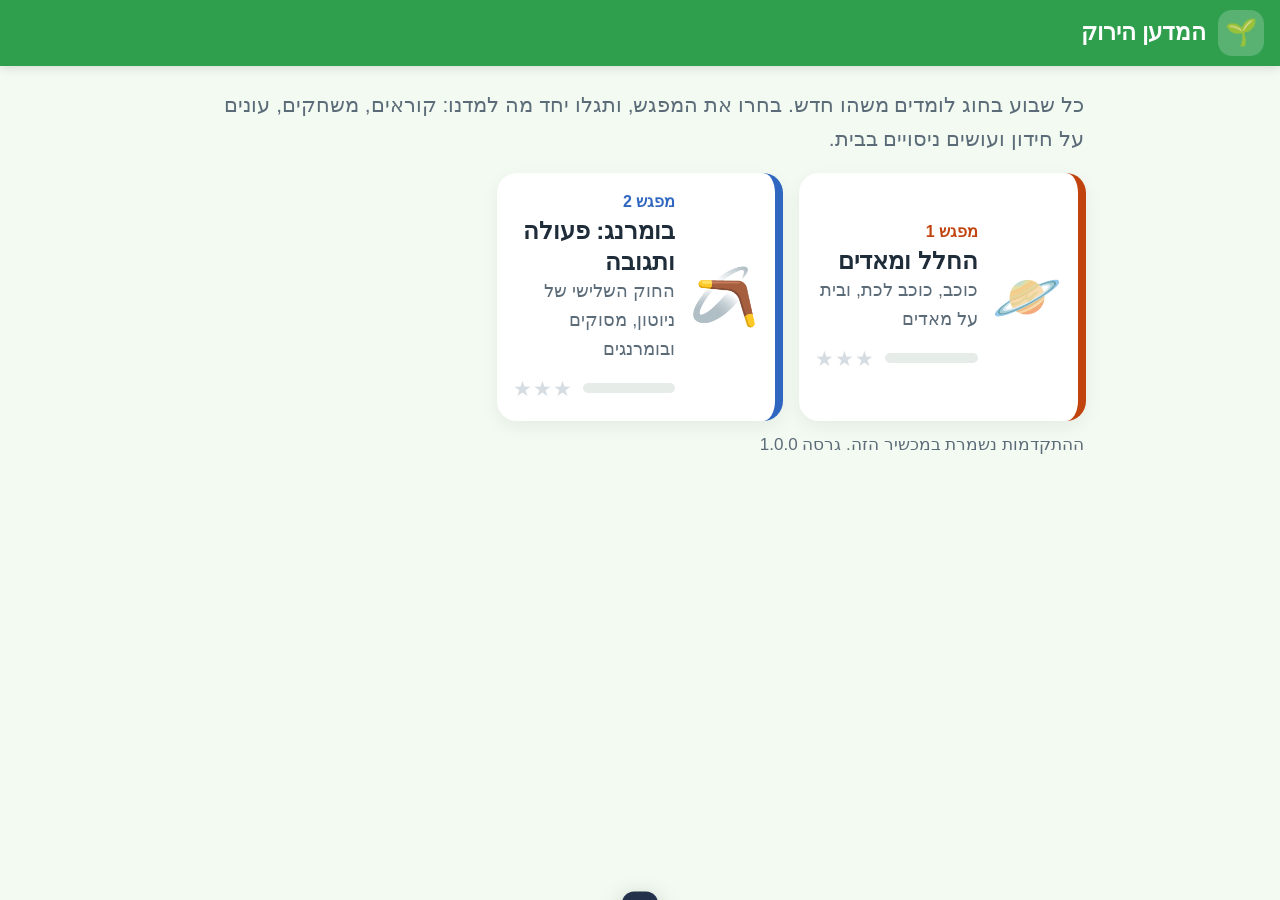
==== green-scientist/index.html @ c2d060dd "Add second lab: Green Scientist (המדען הירוק) with modules for classes 1 and 2 Hebrew RTL app for pa" ====
<!DOCTYPE html>
<html lang="he" dir="rtl">
<head>
  <meta charset="utf-8">
  <meta name="viewport" content="width=device-width, initial-scale=1, viewport-fit=cover">
  <title>המדען הירוק</title>
  <meta name="theme-color" content="#2f9e4d">
  <meta name="apple-mobile-web-app-capable" content="yes">
  <meta name="mobile-web-app-capable" content="yes">
  <meta name="apple-mobile-web-app-status-bar-style" content="default">
  <meta name="apple-mobile-web-app-title" content="המדען הירוק">
  <link rel="manifest" href="manifest.webmanifest">
  <link rel="apple-touch-icon" href="icons/apple-touch-icon.png">
  <link rel="icon" href="icons/icon-192.png">
  <link rel="stylesheet" href="style.css">
</head>
<body>
  <div id="app"></div>
  <div id="toast" class="toast" role="status" aria-live="polite"></div>
  <div id="fx" class="fx" aria-hidden="true"></div>

  <script src="engine.js"></script>
  <script src="sims.js"></script>
  <!-- One file per class. To add a class: add modules/NN-name.js here and in sw.js. -->
  <script src="modules/01-space-mars.js"></script>
  <script src="modules/02-newton-boomerang.js"></script>
</body>
</html>
---- green-scientist/style.css ----
/* Green Scientist — Hebrew, right-to-left. Fits phones (portrait/landscape) and iPad mini. */
:root {
  --accent: #2f9e4d;
  --bg: #f3faf2;
  --ink: #1f2d3a;
  --muted: #5b6b78;
  --card: #ffffff;
  --line: #dfe8e3;
  --good: #2f9e4d;
  --bad: #d6453d;
  --gold: #ffcb2e;
  --radius: 20px;
  --safe-t: env(safe-area-inset-top, 0px);
  --safe-b: env(safe-area-inset-bottom, 0px);
}
* { box-sizing: border-box; -webkit-tap-highlight-color: transparent; }
html { -webkit-text-size-adjust: 100%; }
body {
  margin: 0; background: var(--bg); color: var(--ink);
  font-family: -apple-system, "SF Pro Rounded", "Segoe UI", Arial, sans-serif;
  font-size: 18px; line-height: 1.6;
}
@media (min-width: 700px) { body { font-size: 20px; } }
button { font: inherit; color: inherit; cursor: pointer; touch-action: manipulation; }
a { color: inherit; }
.hidden { display: none !important; }

/* ---------- Top bar ---------- */
.top {
  position: sticky; top: 0; z-index: 20;
  display: flex; align-items: center; gap: 12px;
  padding: calc(10px + var(--safe-t)) 16px 10px;
  background: var(--accent); color: #fff;
  box-shadow: 0 2px 10px rgba(0,0,0,.12);
}
.top h1 { margin: 0; font-size: 1.15em; line-height: 1.3; overflow: hidden; text-overflow: ellipsis; white-space: nowrap; }
.top .back, .top .logo {
  flex: none; width: 46px; height: 46px; border-radius: 14px; display: flex; align-items: center; justify-content: center;
  background: rgba(255,255,255,.2); font-size: 26px; text-decoration: none; color: #fff;
}
.content { max-width: 920px; margin: 0 auto; padding: 18px 14px calc(40px + var(--safe-b)); }
.lead { font-size: 1.05em; color: var(--muted); margin: 4px 2px 18px; }
.hint { color: var(--muted); font-size: .85em; margin: 10px 2px; }

/* ---------- Buttons ---------- */
.btn {
  display: inline-flex; align-items: center; justify-content: center; gap: 6px;
  min-height: 48px; padding: 10px 18px; border-radius: 14px; border: 0;
  background: #e8efe9; font-weight: 700; text-decoration: none; text-align: center;
}
.btn.primary { background: var(--accent); color: #fff; }
.btn.ghost { background: #fff; box-shadow: inset 0 0 0 2px var(--line); }
.btn.done { background: #e1f6e5; color: var(--good); box-shadow: inset 0 0 0 2px #9fdcab; }
.btn.small { min-height: 38px; padding: 6px 12px; font-size: .9em; }
.btn.big { min-height: 58px; font-size: 1.15em; padding: 12px 28px; }
.btn:disabled { opacity: .4; }
.btn:active { transform: translateY(1px); opacity: .85; }

/* ---------- Home: modules ---------- */
.module-grid { display: grid; grid-template-columns: repeat(auto-fill, minmax(280px, 1fr)); gap: 16px; }
.module-card {
  display: flex; gap: 14px; align-items: center; padding: 16px; border-radius: var(--radius);
  background: var(--card); text-decoration: none; border-inline-start: 8px solid var(--c);
  box-shadow: 0 6px 18px rgba(0,0,0,.06);
}
.module-card:active { transform: scale(.99); }
.mc-emoji { font-size: 56px; line-height: 1; flex: none; }
.mc-body { flex: 1; min-width: 0; }
.mc-week { font-size: .8em; color: var(--c); font-weight: 800; }
.mc-title { font-size: 1.2em; font-weight: 800; line-height: 1.3; }
.mc-sub { color: var(--muted); font-size: .9em; }
.mc-progress { display: flex; align-items: center; gap: 10px; margin-top: 8px; }
.bar { flex: 1; height: 10px; border-radius: 5px; background: #e6ece8; overflow: hidden; }
.bar > span { display: block; height: 100%; background: var(--c, var(--accent)); border-radius: 5px; }
.stars { letter-spacing: 1px; color: #d6dde2; font-size: 1.05em; white-space: nowrap; }
.stars .on { color: var(--gold); }

/* ---------- Module page ---------- */
.hero { background: var(--card); border-radius: var(--radius); padding: 16px 18px; margin-bottom: 16px; box-shadow: 0 6px 18px rgba(0,0,0,.05); }
.hero-week { font-weight: 800; color: var(--accent); }
.hero-summary { margin: 6px 0 10px; }
.chips { display: flex; flex-wrap: wrap; gap: 8px; }
.chip { background: #eef5f0; border-radius: 999px; padding: 2px 12px; font-size: .85em; font-weight: 600; }
.term { color: var(--accent); }
.section-grid, .tile-grid { display: grid; grid-template-columns: repeat(auto-fill, minmax(200px, 1fr)); gap: 14px; }
@media (max-width: 460px) { .section-grid, .tile-grid { grid-template-columns: 1fr 1fr; gap: 10px; } }
.section-card, .tile {
  position: relative; display: flex; flex-direction: column; align-items: center; text-align: center; gap: 4px;
  padding: 18px 10px; border-radius: var(--radius); background: var(--card); text-decoration: none;
  box-shadow: 0 6px 18px rgba(0,0,0,.06); min-height: 150px; justify-content: center;
}
.section-card:active, .tile:active { transform: scale(.98); }
.section-card.done, .tile.done { box-shadow: inset 0 0 0 3px #9fdcab, 0 6px 18px rgba(0,0,0,.06); }
.sc-icon, .tile-emoji { font-size: 46px; line-height: 1.1; }
.sc-title, .tile-title { font-weight: 800; font-size: 1.05em; line-height: 1.3; }
.sc-sub, .tile-sub { color: var(--muted); font-size: .8em; }
.sc-check { position: absolute; top: 8px; inset-inline-end: 10px; color: var(--good); font-weight: 900; font-size: 1.2em; }

/* ---------- Cards ---------- */
.card { background: var(--card); border-radius: var(--radius); padding: 18px 20px; margin-bottom: 16px; box-shadow: 0 6px 18px rgba(0,0,0,.06); }
.card h2 { margin: 6px 0 8px; font-size: 1.35em; line-height: 1.3; }
.card p { margin: 8px 0; }
.card ul, .card ol { margin: 8px 0; padding-inline-start: 22px; }
.card li { margin: 6px 0; }
.pic { display: flex; justify-content: center; margin: 2px 0 8px; }
.pic.emoji { font-size: 84px; line-height: 1.1; }
.pic.emoji.small { font-size: 60px; }
.pic.art .art-svg { width: 100%; max-width: 440px; height: auto; display: block; }
.pic.art.small .art-svg { max-width: 280px; }
.pic.photo { flex-direction: column; align-items: center; margin: 0 0 10px; }
.pic.photo img { width: 100%; max-width: 560px; max-height: 340px; object-fit: cover; border-radius: 16px; background: #222; }
.pic.photo figcaption { font-size: .8em; color: var(--muted); margin-top: 6px; text-align: center; }
.credit { opacity: .8; }
.photo-fallback { font-size: 84px; line-height: 1.2; }
.facts { display: grid; grid-template-columns: max-content 1fr; gap: 6px 14px; margin: 8px 0; }
.facts dt { font-weight: 800; color: var(--accent); }
.facts dd { margin: 0; }
@media (max-width: 460px) { .facts { grid-template-columns: 1fr; gap: 0; } .facts dd { margin-bottom: 8px; } }
.ask { background: #f4f9ff; border-radius: 14px; padding: 12px 14px; margin-top: 12px; }
.ask-q { font-weight: 700; margin-bottom: 6px; }
.ask-answer { background: #e9f8ec; border-radius: 10px; padding: 8px 12px; margin-top: 6px; }
.link a { color: var(--accent); font-weight: 700; }

.pager { min-height: 200px; }
.pager-nav { display: flex; align-items: center; justify-content: space-between; gap: 10px; position: sticky; bottom: 0; padding: 10px 0 calc(6px + var(--safe-b)); background: linear-gradient(transparent, var(--bg) 30%); }
.dots { display: flex; flex-wrap: wrap; justify-content: center; gap: 6px; flex: 1; }
.dot { width: 12px; height: 12px; border-radius: 50%; border: 0; padding: 0; background: #cfd9d3; }
.dot.on { background: var(--accent); transform: scale(1.3); }

/* ---------- Games ---------- */
.game-head { display: flex; align-items: center; gap: 12px; }
.game-head h2 { margin: 0; font-size: 1.35em; }
.gh-emoji { font-size: 48px; }
.game-box { background: var(--card); border-radius: var(--radius); padding: 14px; box-shadow: 0 6px 18px rgba(0,0,0,.06); }
.how { color: var(--muted); margin: 0 0 10px; }
.after { background: #fff8e1; border-radius: var(--radius); padding: 14px 18px; margin-top: 16px; }
.after h3 { margin: 0 0 4px; }

.pool { display: flex; flex-wrap: wrap; gap: 10px; justify-content: center; min-height: 56px; margin-bottom: 14px; }
.chip-item {
  display: inline-flex; align-items: center; gap: 8px; min-height: 52px; padding: 8px 16px; border-radius: 16px;
  border: 0; background: #f1f5f3; font-weight: 700; box-shadow: 0 3px 0 #d5ddd8;
}
.chip-item.sel { background: var(--accent); color: #fff; box-shadow: 0 3px 0 rgba(0,0,0,.2); transform: translateY(-2px); }
.ci-e { font-size: 1.5em; line-height: 1; }
.bins { display: grid; grid-template-columns: repeat(var(--n), 1fr); gap: 10px; }
@media (max-width: 520px) { .bins { grid-template-columns: 1fr; } }
.bin {
  display: flex; flex-direction: column; align-items: stretch; gap: 8px; min-height: 140px; padding: 12px;
  border-radius: 18px; border: 3px dashed #b8cfc1; background: #f7fbf8; text-align: center;
}
.bin-label { font-weight: 800; font-size: 1.1em; }
.bin-items { display: flex; flex-wrap: wrap; gap: 6px; justify-content: center; }
.in-bin { background: #e1f6e5; border-radius: 10px; padding: 2px 10px; font-size: .9em; }
.slots { list-style: none; padding: 0; margin: 0; display: grid; grid-template-columns: repeat(auto-fill, minmax(150px, 1fr)); gap: 8px; }
.slot { display: flex; align-items: center; gap: 8px; min-height: 52px; padding: 6px 12px; border-radius: 14px; border: 2px dashed #c9d6cf; }
.slot.filled { border-style: solid; border-color: #9fdcab; background: #effaf1; font-weight: 700; }
.slot-n { width: 28px; height: 28px; border-radius: 50%; background: #e3ebe6; display: flex; align-items: center; justify-content: center; font-weight: 800; flex: none; }
.match { display: grid; grid-template-columns: 1fr 1fr; gap: 12px; }
.match-col { display: flex; flex-direction: column; gap: 10px; }
.match-item { min-height: 64px; padding: 10px 12px; border-radius: 14px; border: 0; background: #f1f5f3; text-align: start; font-weight: 600; box-shadow: 0 3px 0 #d5ddd8; }
.match-item.sel { background: var(--accent); color: #fff; }
.match-item.ok { box-shadow: none; opacity: .95; }
.match-item.c0 { background: #dff3ff; } .match-item.c1 { background: #ffe9d6; } .match-item.c2 { background: #e8e1ff; }
.match-item.c3 { background: #dcf7e3; } .match-item.c4 { background: #fff3c4; } .match-item.c5 { background: #ffdfe6; }
.shake { animation: shake .4s; }
@keyframes shake { 20%, 60% { transform: translateX(-8px); } 40%, 80% { transform: translateX(8px); } }

/* Simulations */
.sim-svg { width: 100%; height: auto; display: block; border-radius: 18px; max-height: 62vh; }
.sim-svg.square { max-width: 560px; margin: 0 auto; }
.sim-svg .tap { cursor: pointer; }
.sim-msg { background: #f4f9ff; border-radius: 14px; padding: 10px 14px; margin: 12px 0; min-height: 48px; }
.sim-msg.good { background: #e9f8ec; }
.sim-msg.bad { background: #fdecea; }
.sim-controls { display: flex; flex-wrap: wrap; gap: 10px; align-items: center; justify-content: center; }
.seg { display: inline-flex; flex-wrap: wrap; gap: 6px; background: #eef3f0; padding: 4px; border-radius: 14px; }
.seg-btn { border: 0; min-height: 44px; padding: 6px 12px; border-radius: 10px; background: transparent; font-weight: 700; }
.seg-btn.on { background: var(--accent); color: #fff; }
.choice-row { display: flex; flex-wrap: wrap; align-items: center; gap: 8px; width: 100%; justify-content: center; }
.stepper { display: inline-flex; align-items: center; gap: 8px; background: #f4f7f5; padding: 6px 10px; border-radius: 14px; }
.stepper .btn { min-height: 40px; min-width: 44px; padding: 4px 10px; }
.num { font-weight: 800; min-width: 70px; text-align: center; }
.jump-table { display: grid; grid-template-columns: repeat(3, 1fr); gap: 8px; text-align: center; }

/* ---------- Quiz ---------- */
.quiz-top { display: flex; justify-content: space-between; font-weight: 700; color: var(--muted); margin-bottom: 6px; }
.quiz-bar { height: 10px; border-radius: 5px; background: #e3ebe6; overflow: hidden; margin-bottom: 14px; }
.quiz-bar span { display: block; height: 100%; background: var(--accent); }
.quiz-card h2 { text-align: center; }
.options { display: grid; grid-template-columns: repeat(auto-fit, minmax(180px, 1fr)); gap: 10px; margin-top: 10px; }
.options.long { grid-template-columns: 1fr; }
.option { min-height: 60px; padding: 10px 14px; border-radius: 16px; border: 0; background: #f1f5f3; font-weight: 700; box-shadow: 0 3px 0 #d5ddd8; }
.option.right { background: #dff5e4; box-shadow: 0 0 0 3px var(--good); }
.option.wrong { background: #fde3e1; opacity: .6; animation: shake .4s; }
.why { background: #fff8e1; border-radius: 14px; padding: 10px 14px; margin-top: 12px; }
.quiz-next { display: flex; justify-content: flex-end; margin-top: 12px; }
.result { text-align: center; }
.result-emoji { font-size: 90px; line-height: 1.1; }
.big-stars .stars { font-size: 2.2em; }
.missed { text-align: start; background: #f8faf9; border-radius: 14px; padding: 8px 14px; margin: 12px 0; }
.row-btns { display: flex; flex-wrap: wrap; justify-content: center; gap: 10px; margin-top: 10px; }

/* ---------- Home experiments ---------- */
.activity { background: var(--card); border-radius: var(--radius); margin-bottom: 14px; box-shadow: 0 6px 18px rgba(0,0,0,.06); overflow: hidden; }
.activity.done { box-shadow: inset 0 0 0 3px #9fdcab, 0 6px 18px rgba(0,0,0,.06); }
.act-head { width: 100%; display: flex; align-items: center; gap: 12px; padding: 14px 16px; border: 0; background: none; text-align: start; }
.act-emoji { font-size: 40px; flex: none; }
.act-title { flex: 1; font-weight: 800; font-size: 1.1em; line-height: 1.3; display: flex; flex-direction: column; }
.act-title small { color: var(--muted); font-weight: 600; font-size: .75em; }
.act-arrow { font-size: 1.4em; transition: transform .2s; }
.act-head.open .act-arrow { transform: rotate(180deg); }
.act-body { padding: 0 18px 6px; }
.act-body h3 { font-size: 1em; margin: 14px 0 4px; }
.act-foot { padding: 6px 16px 14px; display: flex; justify-content: flex-end; }
.goal { font-weight: 700; }
.safety { background: #fff1e6; border-radius: 12px; padding: 8px 12px; }
.steps li { margin-bottom: 8px; }

/* ---------- Feedback ---------- */
.toast {
  position: fixed; left: 50%; bottom: calc(18px + var(--safe-b)); transform: translate(-50%, 140%);
  max-width: min(92vw, 640px); padding: 12px 18px; border-radius: 16px; background: #23324a; color: #fff;
  font-weight: 700; z-index: 60; transition: transform .25s; text-align: center; box-shadow: 0 8px 24px rgba(0,0,0,.25);
}
.toast.show { transform: translate(-50%, 0); }
.toast.good { background: var(--good); }
.toast.bad { background: #c2410c; }
.fx { position: fixed; inset: 0; pointer-events: none; z-index: 70; }
.confetti { position: fixed; top: -20px; width: 12px; height: 18px; border-radius: 3px; animation: fall linear forwards; }
@keyframes fall { to { transform: translateY(110vh) rotate(720deg); } }
@media (orientation: landscape) and (min-width: 700px) { .sim-svg { max-height: 50vh; } }
@media (orientation: landscape) and (max-height: 500px) { .sim-svg { max-height: 70vh; } }
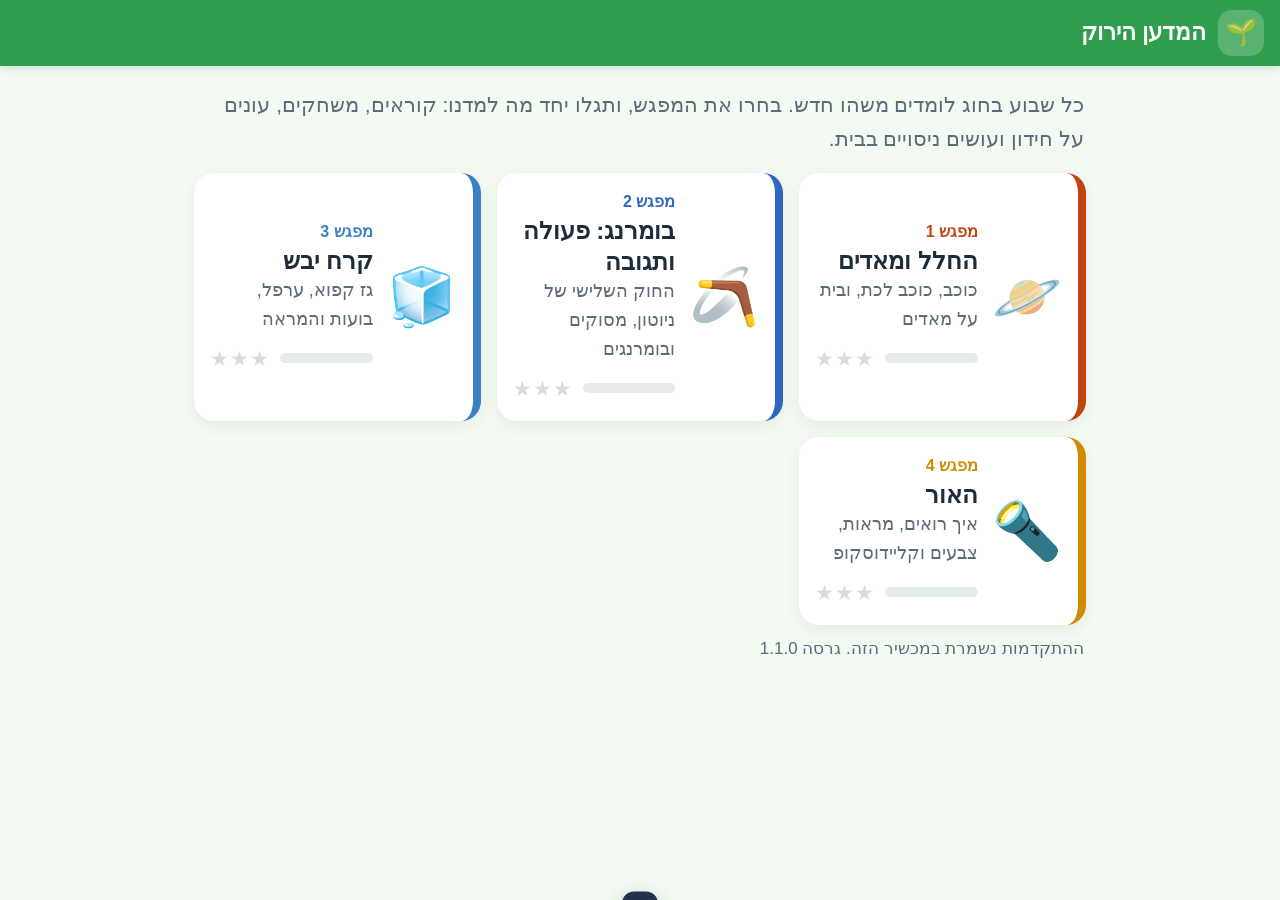
==== commit f373e40e: "Green Scientist 1.1.0: modules for class 3 (dry ice) and class 4 (light) New simulations: states of " ====
--- a/green-scientist/index.html
+++ b/green-scientist/index.html
@@ -21,8 +21,11 @@
 
   <script src="engine.js"></script>
   <script src="sims.js"></script>
+  <script src="sims-2.js"></script>
   <!-- One file per class. To add a class: add modules/NN-name.js here and in sw.js. -->
   <script src="modules/01-space-mars.js"></script>
   <script src="modules/02-newton-boomerang.js"></script>
+  <script src="modules/03-dry-ice.js"></script>
+  <script src="modules/04-light.js"></script>
 </body>
 </html>
--- a/green-scientist/style.css
+++ b/green-scientist/style.css
@@ -231,3 +231,8 @@
 @keyframes fall { to { transform: translateY(110vh) rotate(720deg); } }
 @media (orientation: landscape) and (min-width: 700px) { .sim-svg { max-height: 50vh; } }
 @media (orientation: landscape) and (max-height: 500px) { .sim-svg { max-height: 70vh; } }
+
+/* v1.1: dry ice and light */
+.sim-sub { margin: 22px 0 8px; font-size: 1.1em; }
+canvas.kaleido { display: block; width: 100%; max-width: 520px; height: auto; margin: 0 auto; border-radius: 50%; touch-action: none; }
+@media (orientation: landscape) and (min-width: 700px) { canvas.kaleido { max-width: 50vh; } }
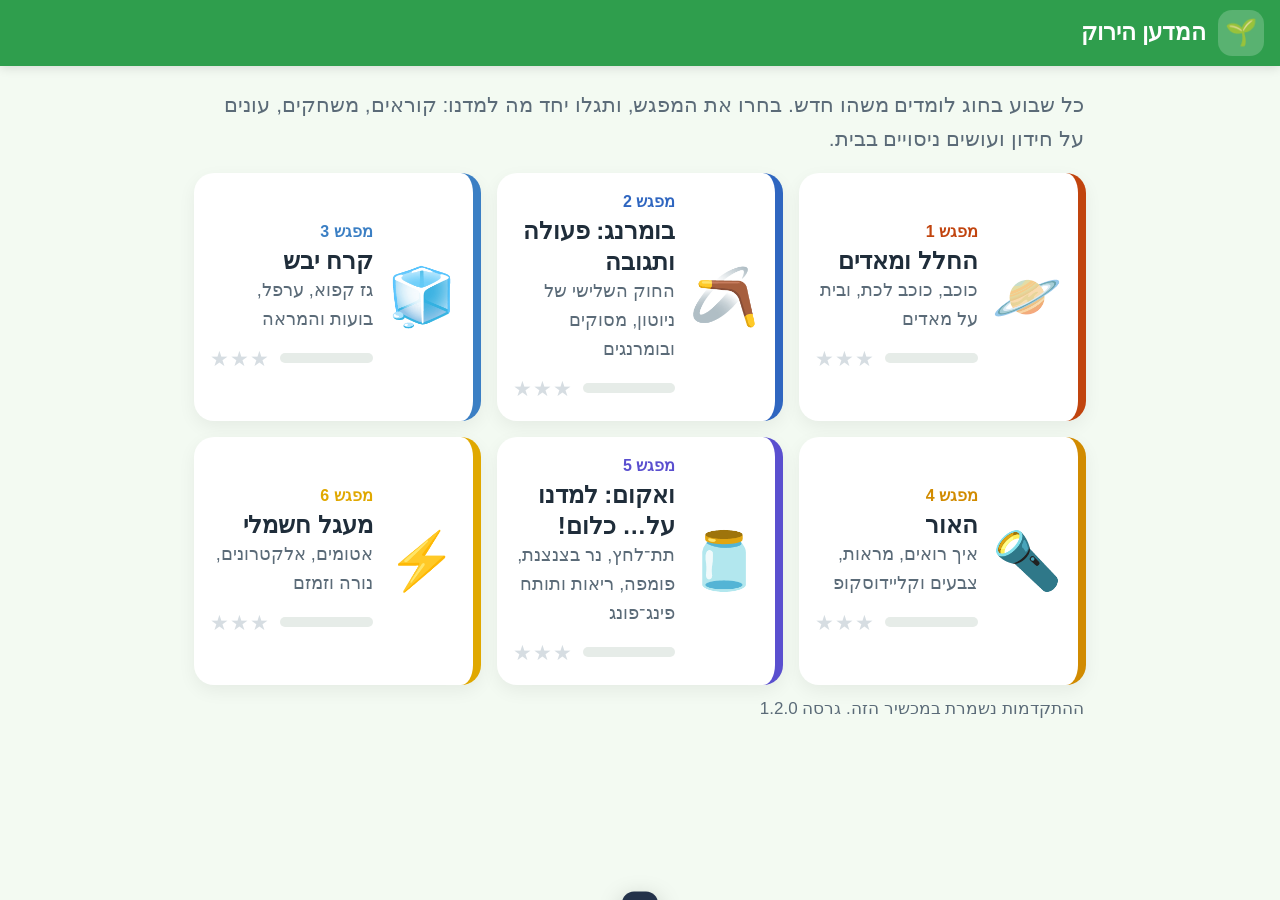
==== commit b8efe2f6: "Green Scientist 1.2.0: modules for class 5 (vacuum) and class 6 (electric circuit) New simulations: " ====
--- a/green-scientist/index.html
+++ b/green-scientist/index.html
@@ -22,10 +22,13 @@
   <script src="engine.js"></script>
   <script src="sims.js"></script>
   <script src="sims-2.js"></script>
+  <script src="sims-3.js"></script>
   <!-- One file per class. To add a class: add modules/NN-name.js here and in sw.js. -->
   <script src="modules/01-space-mars.js"></script>
   <script src="modules/02-newton-boomerang.js"></script>
   <script src="modules/03-dry-ice.js"></script>
   <script src="modules/04-light.js"></script>
+  <script src="modules/05-vacuum.js"></script>
+  <script src="modules/06-circuit.js"></script>
 </body>
 </html>
--- a/green-scientist/style.css
+++ b/green-scientist/style.css
@@ -236,3 +236,9 @@
 .sim-sub { margin: 22px 0 8px; font-size: 1.1em; }
 canvas.kaleido { display: block; width: 100%; max-width: 520px; height: auto; margin: 0 auto; border-radius: 50%; touch-action: none; }
 @media (orientation: landscape) and (min-width: 700px) { canvas.kaleido { max-width: 50vh; } }
+
+/* v1.2: vacuum and electricity */
+.cond-lists { display: grid; grid-template-columns: 1fr 1fr; gap: 10px; margin-top: 12px; }
+.cond-lists > div { background: #f7fbf8; border-radius: 14px; padding: 10px; min-height: 80px; }
+.cond-yes, .cond-no { display: flex; flex-wrap: wrap; gap: 6px; margin-top: 6px; }
+@media (max-width: 460px) { .cond-lists { grid-template-columns: 1fr; } }
